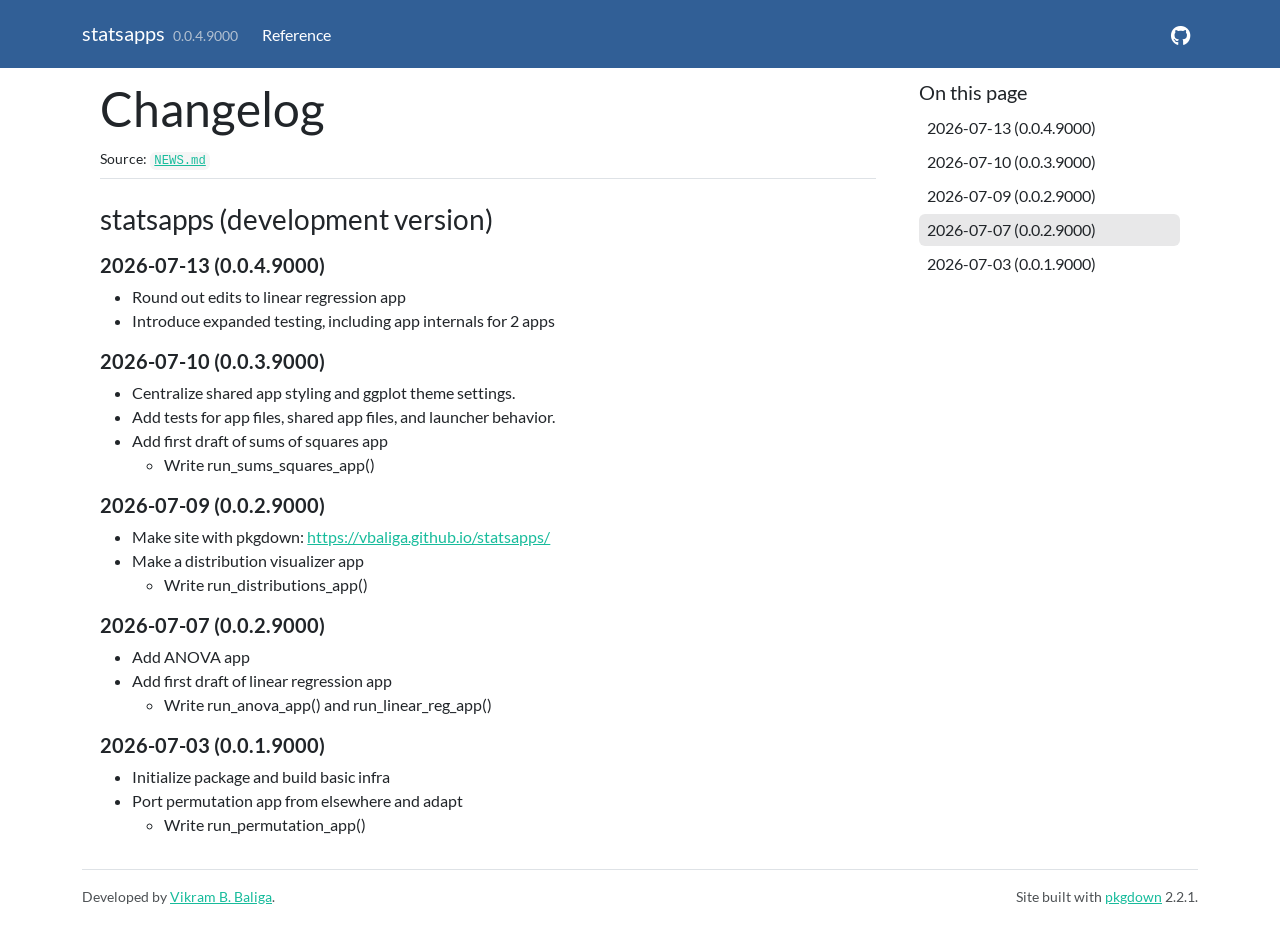
==== news/index.html @ a74e0ca7 "Deploying to gh-pages from @ vbaliga/statsapps@4dbe1c435cdb5086cd491ed7b23440c68dd142ba 🚀" ====
<!DOCTYPE html>
<!-- Generated by pkgdown: do not edit by hand --><html lang="en"><head><meta http-equiv="Content-Type" content="text/html; charset=UTF-8"><meta charset="utf-8"><meta http-equiv="X-UA-Compatible" content="IE=edge"><meta name="viewport" content="width=device-width, initial-scale=1, shrink-to-fit=no"><title>Changelog • statsapps</title><script src="../deps/jquery-3.6.0/jquery-3.6.0.min.js"></script><meta name="viewport" content="width=device-width, initial-scale=1, shrink-to-fit=no"><link href="../deps/bootstrap-5.3.8/bootstrap.min.css" rel="stylesheet"><script src="../deps/bootstrap-5.3.8/bootstrap.bundle.min.js"></script><link href="../deps/font-awesome-6.5.2/css/all.min.css" rel="stylesheet"><link href="../deps/font-awesome-6.5.2/css/v4-shims.min.css" rel="stylesheet"><script src="../deps/headroom-0.11.0/headroom.min.js"></script><script src="../deps/headroom-0.11.0/jQuery.headroom.min.js"></script><script src="../deps/bootstrap-toc-1.0.1/bootstrap-toc.min.js"></script><script src="../deps/clipboard.js-2.0.11/clipboard.min.js"></script><script src="../deps/search-1.0.0/autocomplete.jquery.min.js"></script><script src="../deps/search-1.0.0/fuse.min.js"></script><script src="../deps/search-1.0.0/mark.min.js"></script><!-- pkgdown --><script src="../pkgdown.js"></script><meta property="og:title" content="Changelog"></head><body>
    <a href="#main" class="visually-hidden-focusable">Skip to contents</a>


    <nav class="navbar navbar-expand-lg fixed-top bg-primary" data-bs-theme="dark" aria-label="Site navigation"><div class="container">

    <a class="navbar-brand me-2" href="../index.html">statsapps</a>

    <small class="nav-text text-muted me-auto" data-bs-toggle="tooltip" data-bs-placement="bottom" title="">0.0.4.9000</small>


    <button class="navbar-toggler" type="button" data-bs-toggle="collapse" data-bs-target="#navbar" aria-controls="navbar" aria-expanded="false" aria-label="Toggle navigation">
      <span class="navbar-toggler-icon"></span>
    </button>

    <div id="navbar" class="collapse navbar-collapse ms-3">
      <ul class="navbar-nav me-auto"><li class="nav-item"><a class="nav-link" href="../reference/index.html">Reference</a></li>
      </ul><ul class="navbar-nav"><li class="nav-item"><a class="external-link nav-link" href="https://github.com/vbaliga/statsapps/" aria-label="GitHub"><span class="fa fab fa-github fa-lg"></span></a></li>
      </ul></div>


  </div>
</nav><div class="container template-news">
<div class="row">
  <main id="main" class="col-md-9"><div class="page-header">

      <h1>Changelog</h1>
      <small>Source: <a href="https://github.com/vbaliga/statsapps/blob/master/NEWS.md" class="external-link"><code>NEWS.md</code></a></small>
    </div>

    <div class="section level2">
<h2 class="pkg-version" data-toc-text="development version" id="statsapps-development-version">statsapps (development version)<a class="anchor" aria-label="anchor" href="#statsapps-development-version"></a></h2>
<div class="section level3">
<h3 id="id_2026-development-version">2026-07-13 (0.0.4.9000)<a class="anchor" aria-label="anchor" href="#id_2026-development-version"></a></h3>
<ul><li>Round out edits to linear regression app</li>
<li>Introduce expanded testing, including app internals for 2 apps</li>
</ul></div>
<div class="section level3">
<h3 id="id_2026-development-version-1">2026-07-10 (0.0.3.9000)<a class="anchor" aria-label="anchor" href="#id_2026-development-version-1"></a></h3>
<ul><li>Centralize shared app styling and ggplot theme settings.</li>
<li>Add tests for app files, shared app files, and launcher behavior.</li>
<li>Add first draft of sums of squares app
<ul><li>Write run_sums_squares_app()</li>
</ul></li>
</ul></div>
<div class="section level3">
<h3 id="id_2026-development-version-2">2026-07-09 (0.0.2.9000)<a class="anchor" aria-label="anchor" href="#id_2026-development-version-2"></a></h3>
<ul><li>Make site with pkgdown: <a href="https://vbaliga.github.io/statsapps/" class="uri">https://vbaliga.github.io/statsapps/</a>
</li>
<li>Make a distribution visualizer app
<ul><li>Write run_distributions_app()</li>
</ul></li>
</ul></div>
<div class="section level3">
<h3 id="id_2026-development-version-3">2026-07-07 (0.0.2.9000)<a class="anchor" aria-label="anchor" href="#id_2026-development-version-3"></a></h3>
<ul><li>Add ANOVA app</li>
<li>Add first draft of linear regression app
<ul><li>Write run_anova_app() and run_linear_reg_app()</li>
</ul></li>
</ul></div>
<div class="section level3">
<h3 id="id_2026-development-version-4">2026-07-03 (0.0.1.9000)<a class="anchor" aria-label="anchor" href="#id_2026-development-version-4"></a></h3>
<ul><li>Initialize package and build basic infra</li>
<li>Port permutation app from elsewhere and adapt
<ul><li>Write run_permutation_app()</li>
</ul></li>
</ul></div>
</div>
  </main><aside class="col-md-3"><nav id="toc" aria-label="Table of contents"><h2>On this page</h2>
    </nav></aside></div>


    <footer><div class="pkgdown-footer-left">
  <p>Developed by <a href="https://vbaliga.github.io/" class="external-link">Vikram B. Baliga</a>.</p>
</div>

<div class="pkgdown-footer-right">
  <p>Site built with <a href="https://pkgdown.r-lib.org/" class="external-link">pkgdown</a> 2.2.1.</p>
</div>

    </footer></div>





  </body></html>
---- deps/font-awesome-6.5.2/css/v4-shims.min.css ----
/*!
 * Font Awesome Free 6.5.2 by @fontawesome - https://fontawesome.com
 * License - https://fontawesome.com/license/free (Icons: CC BY 4.0, Fonts: SIL OFL 1.1, Code: MIT License)
 * Copyright 2024 Fonticons, Inc.
 */
.fa.fa-glass:before{content:"\f000"}.fa.fa-envelope-o{font-family:"Font Awesome 6 Free";font-weight:400}.fa.fa-envelope-o:before{content:"\f0e0"}.fa.fa-star-o{font-family:"Font Awesome 6 Free";font-weight:400}.fa.fa-star-o:before{content:"\f005"}.fa.fa-close:before,.fa.fa-remove:before{content:"\f00d"}.fa.fa-gear:before{content:"\f013"}.fa.fa-trash-o{font-family:"Font Awesome 6 Free";font-weight:400}.fa.fa-trash-o:before{content:"\f2ed"}.fa.fa-home:before{content:"\f015"}.fa.fa-file-o{font-family:"Font Awesome 6 Free";font-weight:400}.fa.fa-file-o:before{content:"\f15b"}.fa.fa-clock-o{font-family:"Font Awesome 6 Free";font-weight:400}.fa.fa-clock-o:before{content:"\f017"}.fa.fa-arrow-circle-o-down{font-family:"Font Awesome 6 Free";font-weight:400}.fa.fa-arrow-circle-o-down:before{content:"\f358"}.fa.fa-arrow-circle-o-up{font-family:"Font Awesome 6 Free";font-weight:400}.fa.fa-arrow-circle-o-up:before{content:"\f35b"}.fa.fa-play-circle-o{font-family:"Font Awesome 6 Free";font-weight:400}.fa.fa-play-circle-o:before{content:"\f144"}.fa.fa-repeat:before,.fa.fa-rotate-right:before{content:"\f01e"}.fa.fa-refresh:before{content:"\f021"}.fa.fa-list-alt{font-family:"Font Awesome 6 Free";font-weight:400}.fa.fa-list-alt:before{content:"\f022"}.fa.fa-dedent:before{content:"\f03b"}.fa.fa-video-camera:before{content:"\f03d"}.fa.fa-picture-o{font-family:"Font Awesome 6 Free";font-weight:400}.fa.fa-picture-o:before{content:"\f03e"}.fa.fa-photo{font-family:"Font Awesome 6 Free";font-weight:400}.fa.fa-photo:before{content:"\f03e"}.fa.fa-image{font-family:"Font Awesome 6 Free";font-weight:400}.fa.fa-image:before{content:"\f03e"}.fa.fa-map-marker:before{content:"\f3c5"}.fa.fa-pencil-square-o{font-family:"Font Awesome 6 Free";font-weight:400}.fa.fa-pencil-square-o:before{content:"\f044"}.fa.fa-edit{font-family:"Font Awesome 6 Free";font-weight:400}.fa.fa-edit:before{content:"\f044"}.fa.fa-share-square-o:before{content:"\f14d"}.fa.fa-check-square-o{font-family:"Font Awesome 6 Free";font-weight:400}.fa.fa-check-square-o:before{content:"\f14a"}.fa.fa-arrows:before{content:"\f0b2"}.fa.fa-times-circle-o{font-family:"Font Awesome 6 Free";font-weight:400}.fa.fa-times-circle-o:before{content:"\f057"}.fa.fa-check-circle-o{font-family:"Font Awesome 6 Free";font-weight:400}.fa.fa-check-circle-o:before{content:"\f058"}.fa.fa-mail-forward:before{content:"\f064"}.fa.fa-expand:before{content:"\f424"}.fa.fa-compress:before{content:"\f422"}.fa.fa-eye,.fa.fa-eye-slash{font-family:"Font Awesome 6 Free";font-weight:400}.fa.fa-warning:before{content:"\f071"}.fa.fa-calendar:before{content:"\f073"}.fa.fa-arrows-v:before{content:"\f338"}.fa.fa-arrows-h:before{content:"\f337"}.fa.fa-bar-chart-o:before,.fa.fa-bar-chart:before{content:"\e0e3"}.fa.fa-twitter-square{font-family:"Font Awesome 6 Brands";font-weight:400}.fa.fa-twitter-square:before{content:"\f081"}.fa.fa-facebook-square{font-family:"Font Awesome 6 Brands";font-weight:400}.fa.fa-facebook-square:before{content:"\f082"}.fa.fa-gears:before{content:"\f085"}.fa.fa-thumbs-o-up{font-family:"Font Awesome 6 Free";font-weight:400}.fa.fa-thumbs-o-up:before{content:"\f164"}.fa.fa-thumbs-o-down{font-family:"Font Awesome 6 Free";font-weight:400}.fa.fa-thumbs-o-down:before{content:"\f165"}.fa.fa-heart-o{font-family:"Font Awesome 6 Free";font-weight:400}.fa.fa-heart-o:before{content:"\f004"}.fa.fa-sign-out:before{content:"\f2f5"}.fa.fa-linkedin-square{font-family:"Font Awesome 6 Brands";font-weight:400}.fa.fa-linkedin-square:before{content:"\f08c"}.fa.fa-thumb-tack:before{content:"\f08d"}.fa.fa-external-link:before{content:"\f35d"}.fa.fa-sign-in:before{content:"\f2f6"}.fa.fa-github-square{font-family:"Font Awesome 6 Brands";font-weight:400}.fa.fa-github-square:before{content:"\f092"}.fa.fa-lemon-o{font-family:"Font Awesome 6 Free";font-weight:400}.fa.fa-lemon-o:before{content:"\f094"}.fa.fa-square-o{font-family:"Font Awesome 6 Free";font-weight:400}.fa.fa-square-o:before{content:"\f0c8"}.fa.fa-bookmark-o{font-family:"Font Awesome 6 Free";font-weight:400}.fa.fa-bookmark-o:before{content:"\f02e"}.fa.fa-facebook,.fa.fa-twitter{font-family:"Font Awesome 6 Brands";font-weight:400}.fa.fa-facebook:before{content:"\f39e"}.fa.fa-facebook-f{font-family:"Font Awesome 6 Brands";font-weight:400}.fa.fa-facebook-f:before{content:"\f39e"}.fa.fa-github{font-family:"Font Awesome 6 Brands";font-weight:400}.fa.fa-credit-card{font-family:"Font Awesome 6 Free";font-weight:400}.fa.fa-feed:before{content:"\f09e"}.fa.fa-hdd-o{font-family:"Font Awesome 6 Free";font-weight:400}.fa.fa-hdd-o:before{content:"\f0a0"}.fa.fa-hand-o-right{font-family:"Font Awesome 6 Free";font-weight:400}.fa.fa-hand-o-right:before{content:"\f0a4"}.fa.fa-hand-o-left{font-family:"Font Awesome 6 Free";font-weight:400}.fa.fa-hand-o-left:before{content:"\f0a5"}.fa.fa-hand-o-up{font-family:"Font Awesome 6 Free";font-weight:400}.fa.fa-hand-o-up:before{content:"\f0a6"}.fa.fa-hand-o-down{font-family:"Font Awesome 6 Free";font-weight:400}.fa.fa-hand-o-down:before{content:"\f0a7"}.fa.fa-globe:before{content:"\f57d"}.fa.fa-tasks:before{content:"\f828"}.fa.fa-arrows-alt:before{content:"\f31e"}.fa.fa-group:before{content:"\f0c0"}.fa.fa-chain:before{content:"\f0c1"}.fa.fa-cut:before{content:"\f0c4"}.fa.fa-files-o{font-family:"Font Awesome 6 Free";font-weight:400}.fa.fa-files-o:before{content:"\f0c5"}.fa.fa-floppy-o{font-family:"Font Awesome 6 Free";font-weight:400}.fa.fa-floppy-o:before{content:"\f0c7"}.fa.fa-save{font-family:"Font Awesome 6 Free";font-weight:400}.fa.fa-save:before{content:"\f0c7"}.fa.fa-navicon:before,.fa.fa-reorder:before{content:"\f0c9"}.fa.fa-magic:before{content:"\e2ca"}.fa.fa-pinterest,.fa.fa-pinterest-square{font-family:"Font Awesome 6 Brands";font-weight:400}.fa.fa-pinterest-square:before{content:"\f0d3"}.fa.fa-google-plus-square{font-family:"Font Awesome 6 Brands";font-weight:400}.fa.fa-google-plus-square:before{content:"\f0d4"}.fa.fa-google-plus{font-family:"Font Awesome 6 Brands";font-weight:400}.fa.fa-google-plus:before{content:"\f0d5"}.fa.fa-money:before{content:"\f3d1"}.fa.fa-unsorted:before{content:"\f0dc"}.fa.fa-sort-desc:before{content:"\f0dd"}.fa.fa-sort-asc:before{content:"\f0de"}.fa.fa-linkedin{font-family:"Font Awesome 6 Brands";font-weight:400}.fa.fa-linkedin:before{content:"\f0e1"}.fa.fa-rotate-left:before{content:"\f0e2"}.fa.fa-legal:before{content:"\f0e3"}.fa.fa-dashboard:before,.fa.fa-tachometer:before{content:"\f625"}.fa.fa-comment-o{font-family:"Font Awesome 6 Free";font-weight:400}.fa.fa-comment-o:before{content:"\f075"}.fa.fa-comments-o{font-family:"Font Awesome 6 Free";font-weight:400}.fa.fa-comments-o:before{content:"\f086"}.fa.fa-flash:before{content:"\f0e7"}.fa.fa-clipboard:before{content:"\f0ea"}.fa.fa-lightbulb-o{font-family:"Font Awesome 6 Free";font-weight:400}.fa.fa-lightbulb-o:before{content:"\f0eb"}.fa.fa-exchange:before{content:"\f362"}.fa.fa-cloud-download:before{content:"\f0ed"}.fa.fa-cloud-upload:before{content:"\f0ee"}.fa.fa-bell-o{font-family:"Font Awesome 6 Free";font-weight:400}.fa.fa-bell-o:before{content:"\f0f3"}.fa.fa-cutlery:before{content:"\f2e7"}.fa.fa-file-text-o{font-family:"Font Awesome 6 Free";font-weight:400}.fa.fa-file-text-o:before{content:"\f15c"}.fa.fa-building-o{font-family:"Font Awesome 6 Free";font-weight:400}.fa.fa-building-o:before{content:"\f1ad"}.fa.fa-hospital-o{font-family:"Font Awesome 6 Free";font-weight:400}.fa.fa-hospital-o:before{content:"\f0f8"}.fa.fa-tablet:before{content:"\f3fa"}.fa.fa-mobile-phone:before,.fa.fa-mobile:before{content:"\f3cd"}.fa.fa-circle-o{font-family:"Font Awesome 6 Free";font-weight:400}.fa.fa-circle-o:before{content:"\f111"}.fa.fa-mail-reply:before{content:"\f3e5"}.fa.fa-github-alt{font-family:"Font Awesome 6 Brands";font-weight:400}.fa.fa-folder-o{font-family:"Font Awesome 6 Free";font-weight:400}.fa.fa-folder-o:before{content:"\f07b"}.fa.fa-folder-open-o{font-family:"Font Awesome 6 Free";font-weight:400}.fa.fa-folder-open-o:before{content:"\f07c"}.fa.fa-smile-o{font-family:"Font Awesome 6 Free";font-weight:400}.fa.fa-smile-o:before{content:"\f118"}.fa.fa-frown-o{font-family:"Font Awesome 6 Free";font-weight:400}.fa.fa-frown-o:before{content:"\f119"}.fa.fa-meh-o{font-family:"Font Awesome 6 Free";font-weight:400}.fa.fa-meh-o:before{content:"\f11a"}.fa.fa-keyboard-o{font-family:"Font Awesome 6 Free";font-weight:400}.fa.fa-keyboard-o:before{content:"\f11c"}.fa.fa-flag-o{font-family:"Font Awesome 6 Free";font-weight:400}.fa.fa-flag-o:before{content:"\f024"}.fa.fa-mail-reply-all:before{content:"\f122"}.fa.fa-star-half-o{font-family:"Font Awesome 6 Free";font-weight:400}.fa.fa-star-half-o:before{content:"\f5c0"}.fa.fa-star-half-empty{font-family:"Font Awesome 6 Free";font-weight:400}.fa.fa-star-half-empty:before{content:"\f5c0"}.fa.fa-star-half-full{font-family:"Font Awesome 6 Free";font-weight:400}.fa.fa-star-half-full:before{content:"\f5c0"}.fa.fa-code-fork:before{content:"\f126"}.fa.fa-chain-broken:before,.fa.fa-unlink:before{content:"\f127"}.fa.fa-calendar-o{font-family:"Font Awesome 6 Free";font-weight:400}.fa.fa-calendar-o:before{content:"\f133"}.fa.fa-css3,.fa.fa-html5,.fa.fa-maxcdn{font-family:"Font Awesome 6 Brands";font-weight:400}.fa.fa-unlock-alt:before{content:"\f09c"}.fa.fa-minus-square-o{font-family:"Font Awesome 6 Free";font-weight:400}.fa.fa-minus-square-o:before{content:"\f146"}.fa.fa-level-up:before{content:"\f3bf"}.fa.fa-level-down:before{content:"\f3be"}.fa.fa-pencil-square:before{content:"\f14b"}.fa.fa-external-link-square:before{content:"\f360"}.fa.fa-compass{font-family:"Font Awesome 6 Free";font-weight:400}.fa.fa-caret-square-o-down{font-family:"Font Awesome 6 Free";font-weight:400}.fa.fa-caret-square-o-down:before{content:"\f150"}.fa.fa-toggle-down{font-family:"Font Awesome 6 Free";font-weight:400}.fa.fa-toggle-down:before{content:"\f150"}.fa.fa-caret-square-o-up{font-family:"Font Awesome 6 Free";font-weight:400}.fa.fa-caret-square-o-up:before{content:"\f151"}.fa.fa-toggle-up{font-family:"Font Awesome 6 Free";font-weight:400}.fa.fa-toggle-up:before{content:"\f151"}.fa.fa-caret-square-o-right{font-family:"Font Awesome 6 Free";font-weight:400}.fa.fa-caret-square-o-right:before{content:"\f152"}.fa.fa-toggle-right{font-family:"Font Awesome 6 Free";font-weight:400}.fa.fa-toggle-right:before{content:"\f152"}.fa.fa-eur:before,.fa.fa-euro:before{content:"\f153"}.fa.fa-gbp:before{content:"\f154"}.fa.fa-dollar:before,.fa.fa-usd:before{content:"\24"}.fa.fa-inr:before,.fa.fa-rupee:before{content:"\e1bc"}.fa.fa-cny:before,.fa.fa-jpy:before,.fa.fa-rmb:before,.fa.fa-yen:before{content:"\f157"}.fa.fa-rouble:before,.fa.fa-rub:before,.fa.fa-ruble:before{content:"\f158"}.fa.fa-krw:before,.fa.fa-won:before{content:"\f159"}.fa.fa-bitcoin,.fa.fa-btc{font-family:"Font Awesome 6 Brands";font-weight:400}.fa.fa-bitcoin:before{content:"\f15a"}.fa.fa-file-text:before{content:"\f15c"}.fa.fa-sort-alpha-asc:before{content:"\f15d"}.fa.fa-sort-alpha-desc:before{content:"\f881"}.fa.fa-sort-amount-asc:before{content:"\f884"}.fa.fa-sort-amount-desc:before{content:"\f160"}.fa.fa-sort-numeric-asc:before{content:"\f162"}.fa.fa-sort-numeric-desc:before{content:"\f886"}.fa.fa-youtube-square{font-family:"Font Awesome 6 Brands";font-weight:400}.fa.fa-youtube-square:before{content:"\f431"}.fa.fa-xing,.fa.fa-xing-square,.fa.fa-youtube{font-family:"Font Awesome 6 Brands";font-weight:400}.fa.fa-xing-square:before{content:"\f169"}.fa.fa-youtube-play{font-family:"Font Awesome 6 Brands";font-weight:400}.fa.fa-youtube-play:before{content:"\f167"}.fa.fa-adn,.fa.fa-bitbucket,.fa.fa-bitbucket-square,.fa.fa-dropbox,.fa.fa-flickr,.fa.fa-instagram,.fa.fa-stack-overflow{font-family:"Font Awesome 6 Brands";font-weight:400}.fa.fa-bitbucket-square:before{content:"\f171"}.fa.fa-tumblr,.fa.fa-tumblr-square{font-family:"Font Awesome 6 Brands";font-weight:400}.fa.fa-tumblr-square:before{content:"\f174"}.fa.fa-long-arrow-down:before{content:"\f309"}.fa.fa-long-arrow-up:before{content:"\f30c"}.fa.fa-long-arrow-left:before{content:"\f30a"}.fa.fa-long-arrow-right:before{content:"\f30b"}.fa.fa-android,.fa.fa-apple,.fa.fa-dribbble,.fa.fa-foursquare,.fa.fa-gittip,.fa.fa-gratipay,.fa.fa-linux,.fa.fa-skype,.fa.fa-trello,.fa.fa-windows{font-family:"Font Awesome 6 Brands";font-weight:400}.fa.fa-gittip:before{content:"\f184"}.fa.fa-sun-o{font-family:"Font Awesome 6 Free";font-weight:400}.fa.fa-sun-o:before{content:"\f185"}.fa.fa-moon-o{font-family:"Font Awesome 6 Free";font-weight:400}.fa.fa-moon-o:before{content:"\f186"}.fa.fa-pagelines,.fa.fa-renren,.fa.fa-stack-exchange,.fa.fa-vk,.fa.fa-weibo{font-family:"Font Awesome 6 Brands";font-weight:400}.fa.fa-arrow-circle-o-right{font-family:"Font Awesome 6 Free";font-weight:400}.fa.fa-arrow-circle-o-right:before{content:"\f35a"}.fa.fa-arrow-circle-o-left{font-family:"Font Awesome 6 Free";font-weight:400}.fa.fa-arrow-circle-o-left:before{content:"\f359"}.fa.fa-caret-square-o-left{font-family:"Font Awesome 6 Free";font-weight:400}.fa.fa-caret-square-o-left:before{content:"\f191"}.fa.fa-toggle-left{font-family:"Font Awesome 6 Free";font-weight:400}.fa.fa-toggle-left:before{content:"\f191"}.fa.fa-dot-circle-o{font-family:"Font Awesome 6 Free";font-weight:400}.fa.fa-dot-circle-o:before{content:"\f192"}.fa.fa-vimeo-square{font-family:"Font Awesome 6 Brands";font-weight:400}.fa.fa-vimeo-square:before{content:"\f194"}.fa.fa-try:before,.fa.fa-turkish-lira:before{content:"\e2bb"}.fa.fa-plus-square-o{font-family:"Font Awesome 6 Free";font-weight:400}.fa.fa-plus-square-o:before{content:"\f0fe"}.fa.fa-openid,.fa.fa-slack,.fa.fa-wordpress{font-family:"Font Awesome 6 Brands";font-weight:400}.fa.fa-bank:before,.fa.fa-institution:before{content:"\f19c"}.fa.fa-mortar-board:before{content:"\f19d"}.fa.fa-google,.fa.fa-reddit,.fa.fa-reddit-square,.fa.fa-yahoo{font-family:"Font Awesome 6 Brands";font-weight:400}.fa.fa-reddit-square:before{content:"\f1a2"}.fa.fa-behance,.fa.fa-behance-square,.fa.fa-delicious,.fa.fa-digg,.fa.fa-drupal,.fa.fa-joomla,.fa.fa-pied-piper-alt,.fa.fa-pied-piper-pp,.fa.fa-stumbleupon,.fa.fa-stumbleupon-circle{font-family:"Font Awesome 6 Brands";font-weight:400}.fa.fa-behance-square:before{content:"\f1b5"}.fa.fa-steam,.fa.fa-steam-square{font-family:"Font Awesome 6 Brands";font-weight:400}.fa.fa-steam-square:before{content:"\f1b7"}.fa.fa-automobile:before{content:"\f1b9"}.fa.fa-cab:before{content:"\f1ba"}.fa.fa-deviantart,.fa.fa-soundcloud,.fa.fa-spotify{font-family:"Font Awesome 6 Brands";font-weight:400}.fa.fa-file-pdf-o{font-family:"Font Awesome 6 Free";font-weight:400}.fa.fa-file-pdf-o:before{content:"\f1c1"}.fa.fa-file-word-o{font-family:"Font Awesome 6 Free";font-weight:400}.fa.fa-file-word-o:before{content:"\f1c2"}.fa.fa-file-excel-o{font-family:"Font Awesome 6 Free";font-weight:400}.fa.fa-file-excel-o:before{content:"\f1c3"}.fa.fa-file-powerpoint-o{font-family:"Font Awesome 6 Free";font-weight:400}.fa.fa-file-powerpoint-o:before{content:"\f1c4"}.fa.fa-file-image-o{font-family:"Font Awesome 6 Free";font-weight:400}.fa.fa-file-image-o:before{content:"\f1c5"}.fa.fa-file-photo-o{font-family:"Font Awesome 6 Free";font-weight:400}.fa.fa-file-photo-o:before{content:"\f1c5"}.fa.fa-file-picture-o{font-family:"Font Awesome 6 Free";font-weight:400}.fa.fa-file-picture-o:before{content:"\f1c5"}.fa.fa-file-archive-o{font-family:"Font Awesome 6 Free";font-weight:400}.fa.fa-file-archive-o:before{content:"\f1c6"}.fa.fa-file-zip-o{font-family:"Font Awesome 6 Free";font-weight:400}.fa.fa-file-zip-o:before{content:"\f1c6"}.fa.fa-file-audio-o{font-family:"Font Awesome 6 Free";font-weight:400}.fa.fa-file-audio-o:before{content:"\f1c7"}.fa.fa-file-sound-o{font-family:"Font Awesome 6 Free";font-weight:400}.fa.fa-file-sound-o:before{content:"\f1c7"}.fa.fa-file-video-o{font-family:"Font Awesome 6 Free";font-weight:400}.fa.fa-file-video-o:before{content:"\f1c8"}.fa.fa-file-movie-o{font-family:"Font Awesome 6 Free";font-weight:400}.fa.fa-file-movie-o:before{content:"\f1c8"}.fa.fa-file-code-o{font-family:"Font Awesome 6 Free";font-weight:400}.fa.fa-file-code-o:before{content:"\f1c9"}.fa.fa-codepen,.fa.fa-jsfiddle,.fa.fa-vine{font-family:"Font Awesome 6 Brands";font-weight:400}.fa.fa-life-bouy:before,.fa.fa-life-buoy:before,.fa.fa-life-saver:before,.fa.fa-support:before{content:"\f1cd"}.fa.fa-circle-o-notch:before{content:"\f1ce"}.fa.fa-ra,.fa.fa-rebel{font-family:"Font Awesome 6 Brands";font-weight:400}.fa.fa-ra:before{content:"\f1d0"}.fa.fa-resistance{font-family:"Font Awesome 6 Brands";font-weight:400}.fa.fa-resistance:before{content:"\f1d0"}.fa.fa-empire,.fa.fa-ge{font-family:"Font Awesome 6 Brands";font-weight:400}.fa.fa-ge:before{content:"\f1d1"}.fa.fa-git-square{font-family:"Font Awesome 6 Brands";font-weight:400}.fa.fa-git-square:before{content:"\f1d2"}.fa.fa-git,.fa.fa-hacker-news,.fa.fa-y-combinator-square{font-family:"Font Awesome 6 Brands";font-weight:400}.fa.fa-y-combinator-square:before{content:"\f1d4"}.fa.fa-yc-square{font-family:"Font Awesome 6 Brands";font-weight:400}.fa.fa-yc-square:before{content:"\f1d4"}.fa.fa-qq,.fa.fa-tencent-weibo,.fa.fa-wechat,.fa.fa-weixin{font-family:"Font Awesome 6 Brands";font-weight:400}.fa.fa-wechat:before{content:"\f1d7"}.fa.fa-send:before{content:"\f1d8"}.fa.fa-paper-plane-o{font-family:"Font Awesome 6 Free";font-weight:400}.fa.fa-paper-plane-o:before{content:"\f1d8"}.fa.fa-send-o{font-family:"Font Awesome 6 Free";font-weight:400}.fa.fa-send-o:before{content:"\f1d8"}.fa.fa-circle-thin{font-family:"Font Awesome 6 Free";font-weight:400}.fa.fa-circle-thin:before{content:"\f111"}.fa.fa-header:before{content:"\f1dc"}.fa.fa-futbol-o{font-family:"Font Awesome 6 Free";font-weight:400}.fa.fa-futbol-o:before{content:"\f1e3"}.fa.fa-soccer-ball-o{font-family:"Font Awesome 6 Free";font-weight:400}.fa.fa-soccer-ball-o:before{content:"\f1e3"}.fa.fa-slideshare,.fa.fa-twitch,.fa.fa-yelp{font-family:"Font Awesome 6 Brands";font-weight:400}.fa.fa-newspaper-o{font-family:"Font Awesome 6 Free";font-weight:400}.fa.fa-newspaper-o:before{content:"\f1ea"}.fa.fa-cc-amex,.fa.fa-cc-discover,.fa.fa-cc-mastercard,.fa.fa-cc-paypal,.fa.fa-cc-stripe,.fa.fa-cc-visa,.fa.fa-google-wallet,.fa.fa-paypal{font-family:"Font Awesome 6 Brands";font-weight:400}.fa.fa-bell-slash-o{font-family:"Font Awesome 6 Free";font-weight:400}.fa.fa-bell-slash-o:before{content:"\f1f6"}.fa.fa-trash:before{content:"\f2ed"}.fa.fa-copyright{font-family:"Font Awesome 6 Free";font-weight:400}.fa.fa-eyedropper:before{content:"\f1fb"}.fa.fa-area-chart:before{content:"\f1fe"}.fa.fa-pie-chart:before{content:"\f200"}.fa.fa-line-chart:before{content:"\f201"}.fa.fa-lastfm,.fa.fa-lastfm-square{font-family:"Font Awesome 6 Brands";font-weight:400}.fa.fa-lastfm-square:before{content:"\f203"}.fa.fa-angellist,.fa.fa-ioxhost{font-family:"Font Awesome 6 Brands";font-weight:400}.fa.fa-cc{font-family:"Font Awesome 6 Free";font-weight:400}.fa.fa-cc:before{content:"\f20a"}.fa.fa-ils:before,.fa.fa-shekel:before,.fa.fa-sheqel:before{content:"\f20b"}.fa.fa-buysellads,.fa.fa-connectdevelop,.fa.fa-dashcube,.fa.fa-forumbee,.fa.fa-leanpub,.fa.fa-sellsy,.fa.fa-shirtsinbulk,.fa.fa-simplybuilt,.fa.fa-skyatlas{font-family:"Font Awesome 6 Brands";font-weight:400}.fa.fa-diamond{font-family:"Font Awesome 6 Free";font-weight:400}.fa.fa-diamond:before{content:"\f3a5"}.fa.fa-intersex:before,.fa.fa-transgender:before{content:"\f224"}.fa.fa-transgender-alt:before{content:"\f225"}.fa.fa-facebook-official{font-family:"Font Awesome 6 Brands";font-weight:400}.fa.fa-facebook-official:before{content:"\f09a"}.fa.fa-pinterest-p,.fa.fa-whatsapp{font-family:"Font Awesome 6 Brands";font-weight:400}.fa.fa-hotel:before{content:"\f236"}.fa.fa-medium,.fa.fa-viacoin,.fa.fa-y-combinator,.fa.fa-yc{font-family:"Font Awesome 6 Brands";font-weight:400}.fa.fa-yc:before{content:"\f23b"}.fa.fa-expeditedssl,.fa.fa-opencart,.fa.fa-optin-monster{font-family:"Font Awesome 6 Brands";font-weight:400}.fa.fa-battery-4:before,.fa.fa-battery:before{content:"\f240"}.fa.fa-battery-3:before{content:"\f241"}.fa.fa-battery-2:before{content:"\f242"}.fa.fa-battery-1:before{content:"\f243"}.fa.fa-battery-0:before{content:"\f244"}.fa.fa-object-group,.fa.fa-object-ungroup,.fa.fa-sticky-note-o{font-family:"Font Awesome 6 Free";font-weight:400}.fa.fa-sticky-note-o:before{content:"\f249"}.fa.fa-cc-diners-club,.fa.fa-cc-jcb{font-family:"Font Awesome 6 Brands";font-weight:400}.fa.fa-clone{font-family:"Font Awesome 6 Free";font-weight:400}.fa.fa-hourglass-o:before{content:"\f254"}.fa.fa-hourglass-1:before{content:"\f251"}.fa.fa-hourglass-2:before{content:"\f252"}.fa.fa-hourglass-3:before{content:"\f253"}.fa.fa-hand-rock-o{font-family:"Font Awesome 6 Free";font-weight:400}.fa.fa-hand-rock-o:before{content:"\f255"}.fa.fa-hand-grab-o{font-family:"Font Awesome 6 Free";font-weight:400}.fa.fa-hand-grab-o:before{content:"\f255"}.fa.fa-hand-paper-o{font-family:"Font Awesome 6 Free";font-weight:400}.fa.fa-hand-paper-o:before{content:"\f256"}.fa.fa-hand-stop-o{font-family:"Font Awesome 6 Free";font-weight:400}.fa.fa-hand-stop-o:before{content:"\f256"}.fa.fa-hand-scissors-o{font-family:"Font Awesome 6 Free";font-weight:400}.fa.fa-hand-scissors-o:before{content:"\f257"}.fa.fa-hand-lizard-o{font-family:"Font Awesome 6 Free";font-weight:400}.fa.fa-hand-lizard-o:before{content:"\f258"}.fa.fa-hand-spock-o{font-family:"Font Awesome 6 Free";font-weight:400}.fa.fa-hand-spock-o:before{content:"\f259"}.fa.fa-hand-pointer-o{font-family:"Font Awesome 6 Free";font-weight:400}.fa.fa-hand-pointer-o:before{content:"\f25a"}.fa.fa-hand-peace-o{font-family:"Font Awesome 6 Free";font-weight:400}.fa.fa-hand-peace-o:before{content:"\f25b"}.fa.fa-registered{font-family:"Font Awesome 6 Free";font-weight:400}.fa.fa-creative-commons,.fa.fa-gg,.fa.fa-gg-circle,.fa.fa-odnoklassniki,.fa.fa-odnoklassniki-square{font-family:"Font Awesome 6 Brands";font-weight:400}.fa.fa-odnoklassniki-square:before{content:"\f264"}.fa.fa-chrome,.fa.fa-firefox,.fa.fa-get-pocket,.fa.fa-internet-explorer,.fa.fa-opera,.fa.fa-safari,.fa.fa-wikipedia-w{font-family:"Font Awesome 6 Brands";font-weight:400}.fa.fa-television:before{content:"\f26c"}.fa.fa-500px,.fa.fa-amazon,.fa.fa-contao{font-family:"Font Awesome 6 Brands";font-weight:400}.fa.fa-calendar-plus-o{font-family:"Font Awesome 6 Free";font-weight:400}.fa.fa-calendar-plus-o:before{content:"\f271"}.fa.fa-calendar-minus-o{font-family:"Font Awesome 6 Free";font-weight:400}.fa.fa-calendar-minus-o:before{content:"\f272"}.fa.fa-calendar-times-o{font-family:"Font Awesome 6 Free";font-weight:400}.fa.fa-calendar-times-o:before{content:"\f273"}.fa.fa-calendar-check-o{font-family:"Font Awesome 6 Free";font-weight:400}.fa.fa-calendar-check-o:before{content:"\f274"}.fa.fa-map-o{font-family:"Font Awesome 6 Free";font-weight:400}.fa.fa-map-o:before{content:"\f279"}.fa.fa-commenting:before{content:"\f4ad"}.fa.fa-commenting-o{font-family:"Font Awesome 6 Free";font-weight:400}.fa.fa-commenting-o:before{content:"\f4ad"}.fa.fa-houzz,.fa.fa-vimeo{font-family:"Font Awesome 6 Brands";font-weight:400}.fa.fa-vimeo:before{content:"\f27d"}.fa.fa-black-tie,.fa.fa-edge,.fa.fa-fonticons,.fa.fa-reddit-alien{font-family:"Font Awesome 6 Brands";font-weight:400}.fa.fa-credit-card-alt:before{content:"\f09d"}.fa.fa-codiepie,.fa.fa-fort-awesome,.fa.fa-mixcloud,.fa.fa-modx,.fa.fa-product-hunt,.fa.fa-scribd,.fa.fa-usb{font-family:"Font Awesome 6 Brands";font-weight:400}.fa.fa-pause-circle-o{font-family:"Font Awesome 6 Free";font-weight:400}.fa.fa-pause-circle-o:before{content:"\f28b"}.fa.fa-stop-circle-o{font-family:"Font Awesome 6 Free";font-weight:400}.fa.fa-stop-circle-o:before{content:"\f28d"}.fa.fa-bluetooth,.fa.fa-bluetooth-b,.fa.fa-envira,.fa.fa-gitlab,.fa.fa-wheelchair-alt,.fa.fa-wpbeginner,.fa.fa-wpforms{font-family:"Font Awesome 6 Brands";font-weight:400}.fa.fa-wheelchair-alt:before{content:"\f368"}.fa.fa-question-circle-o{font-family:"Font Awesome 6 Free";font-weight:400}.fa.fa-question-circle-o:before{content:"\f059"}.fa.fa-volume-control-phone:before{content:"\f2a0"}.fa.fa-asl-interpreting:before{content:"\f2a3"}.fa.fa-deafness:before,.fa.fa-hard-of-hearing:before{content:"\f2a4"}.fa.fa-glide,.fa.fa-glide-g{font-family:"Font Awesome 6 Brands";font-weight:400}.fa.fa-signing:before{content:"\f2a7"}.fa.fa-viadeo,.fa.fa-viadeo-square{font-family:"Font Awesome 6 Brands";font-weight:400}.fa.fa-viadeo-square:before{content:"\f2aa"}.fa.fa-snapchat,.fa.fa-snapchat-ghost{font-family:"Font Awesome 6 Brands";font-weight:400}.fa.fa-snapchat-ghost:before{content:"\f2ab"}.fa.fa-snapchat-square{font-family:"Font Awesome 6 Brands";font-weight:400}.fa.fa-snapchat-square:before{content:"\f2ad"}.fa.fa-first-order,.fa.fa-google-plus-official,.fa.fa-pied-piper,.fa.fa-themeisle,.fa.fa-yoast{font-family:"Font Awesome 6 Brands";font-weight:400}.fa.fa-google-plus-official:before{content:"\f2b3"}.fa.fa-google-plus-circle{font-family:"Font Awesome 6 Brands";font-weight:400}.fa.fa-google-plus-circle:before{content:"\f2b3"}.fa.fa-fa,.fa.fa-font-awesome{font-family:"Font Awesome 6 Brands";font-weight:400}.fa.fa-fa:before{content:"\f2b4"}.fa.fa-handshake-o{font-family:"Font Awesome 6 Free";font-weight:400}.fa.fa-handshake-o:before{content:"\f2b5"}.fa.fa-envelope-open-o{font-family:"Font Awesome 6 Free";font-weight:400}.fa.fa-envelope-open-o:before{content:"\f2b6"}.fa.fa-linode{font-family:"Font Awesome 6 Brands";font-weight:400}.fa.fa-address-book-o{font-family:"Font Awesome 6 Free";font-weight:400}.fa.fa-address-book-o:before{content:"\f2b9"}.fa.fa-vcard:before{content:"\f2bb"}.fa.fa-address-card-o{font-family:"Font Awesome 6 Free";font-weight:400}.fa.fa-address-card-o:before{content:"\f2bb"}.fa.fa-vcard-o{font-family:"Font Awesome 6 Free";font-weight:400}.fa.fa-vcard-o:before{content:"\f2bb"}.fa.fa-user-circle-o{font-family:"Font Awesome 6 Free";font-weight:400}.fa.fa-user-circle-o:before{content:"\f2bd"}.fa.fa-user-o{font-family:"Font Awesome 6 Free";font-weight:400}.fa.fa-user-o:before{content:"\f007"}.fa.fa-id-badge{font-family:"Font Awesome 6 Free";font-weight:400}.fa.fa-drivers-license:before{content:"\f2c2"}.fa.fa-id-card-o{font-family:"Font Awesome 6 Free";font-weight:400}.fa.fa-id-card-o:before{content:"\f2c2"}.fa.fa-drivers-license-o{font-family:"Font Awesome 6 Free";font-weight:400}.fa.fa-drivers-license-o:before{content:"\f2c2"}.fa.fa-free-code-camp,.fa.fa-quora,.fa.fa-telegram{font-family:"Font Awesome 6 Brands";font-weight:400}.fa.fa-thermometer-4:before,.fa.fa-thermometer:before{content:"\f2c7"}.fa.fa-thermometer-3:before{content:"\f2c8"}.fa.fa-thermometer-2:before{content:"\f2c9"}.fa.fa-thermometer-1:before{content:"\f2ca"}.fa.fa-thermometer-0:before{content:"\f2cb"}.fa.fa-bathtub:before,.fa.fa-s15:before{content:"\f2cd"}.fa.fa-window-maximize,.fa.fa-window-restore{font-family:"Font Awesome 6 Free";font-weight:400}.fa.fa-times-rectangle:before{content:"\f410"}.fa.fa-window-close-o{font-family:"Font Awesome 6 Free";font-weight:400}.fa.fa-window-close-o:before{content:"\f410"}.fa.fa-times-rectangle-o{font-family:"Font Awesome 6 Free";font-weight:400}.fa.fa-times-rectangle-o:before{content:"\f410"}.fa.fa-bandcamp,.fa.fa-eercast,.fa.fa-etsy,.fa.fa-grav,.fa.fa-imdb,.fa.fa-ravelry{font-family:"Font Awesome 6 Brands";font-weight:400}.fa.fa-eercast:before{content:"\f2da"}.fa.fa-snowflake-o{font-family:"Font Awesome 6 Free";font-weight:400}.fa.fa-snowflake-o:before{content:"\f2dc"}.fa.fa-meetup,.fa.fa-superpowers,.fa.fa-wpexplorer{font-family:"Font Awesome 6 Brands";font-weight:400}
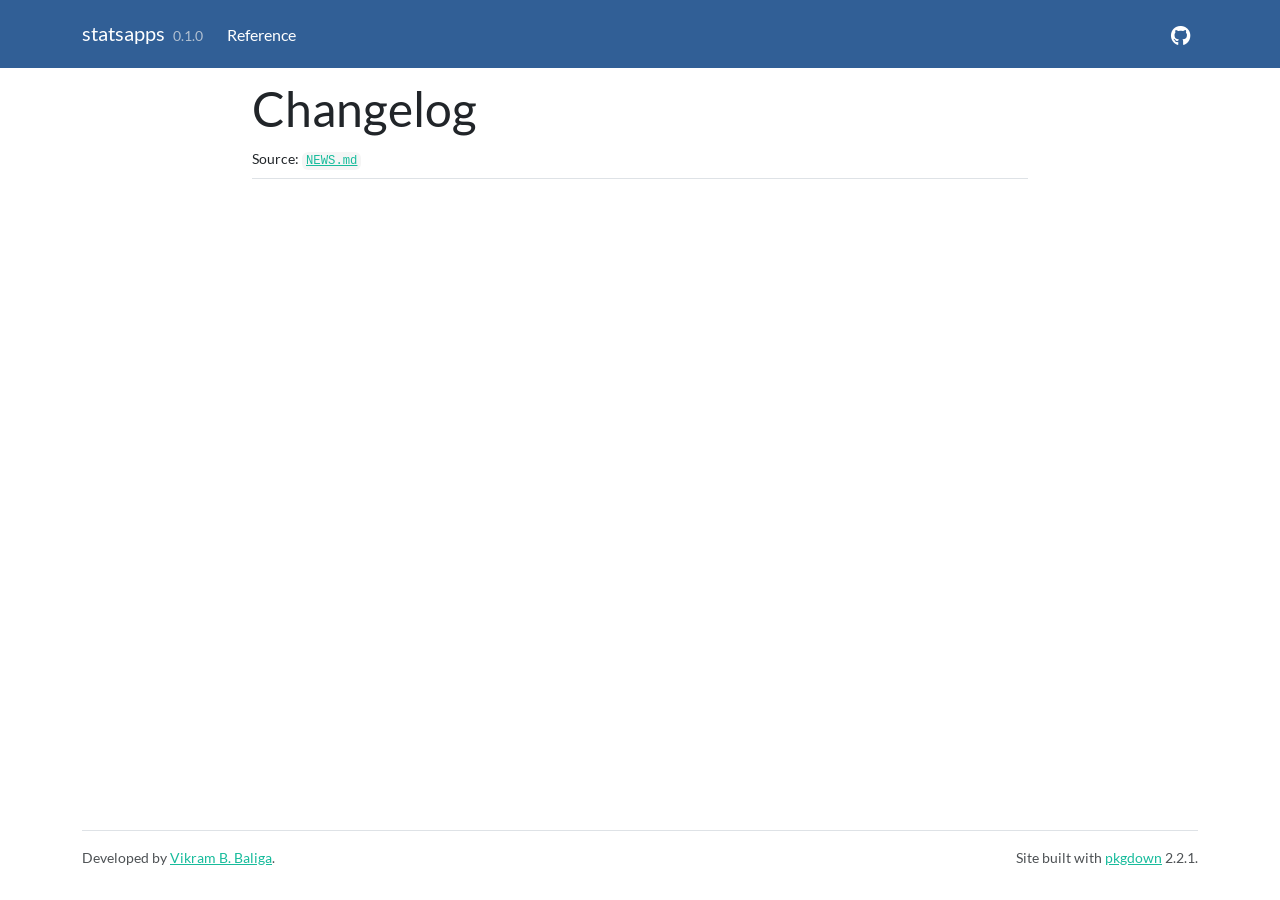
==== commit 453ee02f: "Deploying to gh-pages from @ vbaliga/statsapps@5c6cb6e0858ed971682c78a36808285f5bad5114 🚀" ====
--- a/news/index.html
+++ b/news/index.html
@@ -7,7 +7,7 @@
 
     <a class="navbar-brand me-2" href="../index.html">statsapps</a>
 
-    <small class="nav-text text-muted me-auto" data-bs-toggle="tooltip" data-bs-placement="bottom" title="">0.0.4.9000</small>
+    <small class="nav-text text-muted me-auto" data-bs-toggle="tooltip" data-bs-placement="bottom" title="">0.1.0</small>
 
 
     <button class="navbar-toggler" type="button" data-bs-toggle="collapse" data-bs-target="#navbar" aria-controls="navbar" aria-expanded="false" aria-label="Toggle navigation">
@@ -29,46 +29,7 @@
       <small>Source: <a href="https://github.com/vbaliga/statsapps/blob/master/NEWS.md" class="external-link"><code>NEWS.md</code></a></small>
     </div>
 
-    <div class="section level2">
-<h2 class="pkg-version" data-toc-text="development version" id="statsapps-development-version">statsapps (development version)<a class="anchor" aria-label="anchor" href="#statsapps-development-version"></a></h2>
-<div class="section level3">
-<h3 id="id_2026-development-version">2026-07-13 (0.0.4.9000)<a class="anchor" aria-label="anchor" href="#id_2026-development-version"></a></h3>
-<ul><li>Round out edits to linear regression app</li>
-<li>Introduce expanded testing, including app internals for 2 apps</li>
-</ul></div>
-<div class="section level3">
-<h3 id="id_2026-development-version-1">2026-07-10 (0.0.3.9000)<a class="anchor" aria-label="anchor" href="#id_2026-development-version-1"></a></h3>
-<ul><li>Centralize shared app styling and ggplot theme settings.</li>
-<li>Add tests for app files, shared app files, and launcher behavior.</li>
-<li>Add first draft of sums of squares app
-<ul><li>Write run_sums_squares_app()</li>
-</ul></li>
-</ul></div>
-<div class="section level3">
-<h3 id="id_2026-development-version-2">2026-07-09 (0.0.2.9000)<a class="anchor" aria-label="anchor" href="#id_2026-development-version-2"></a></h3>
-<ul><li>Make site with pkgdown: <a href="https://vbaliga.github.io/statsapps/" class="uri">https://vbaliga.github.io/statsapps/</a>
-</li>
-<li>Make a distribution visualizer app
-<ul><li>Write run_distributions_app()</li>
-</ul></li>
-</ul></div>
-<div class="section level3">
-<h3 id="id_2026-development-version-3">2026-07-07 (0.0.2.9000)<a class="anchor" aria-label="anchor" href="#id_2026-development-version-3"></a></h3>
-<ul><li>Add ANOVA app</li>
-<li>Add first draft of linear regression app
-<ul><li>Write run_anova_app() and run_linear_reg_app()</li>
-</ul></li>
-</ul></div>
-<div class="section level3">
-<h3 id="id_2026-development-version-4">2026-07-03 (0.0.1.9000)<a class="anchor" aria-label="anchor" href="#id_2026-development-version-4"></a></h3>
-<ul><li>Initialize package and build basic infra</li>
-<li>Port permutation app from elsewhere and adapt
-<ul><li>Write run_permutation_app()</li>
-</ul></li>
-</ul></div>
-</div>
-  </main><aside class="col-md-3"><nav id="toc" aria-label="Table of contents"><h2>On this page</h2>
-    </nav></aside></div>
+  </main></div>
 
 
     <footer><div class="pkgdown-footer-left">
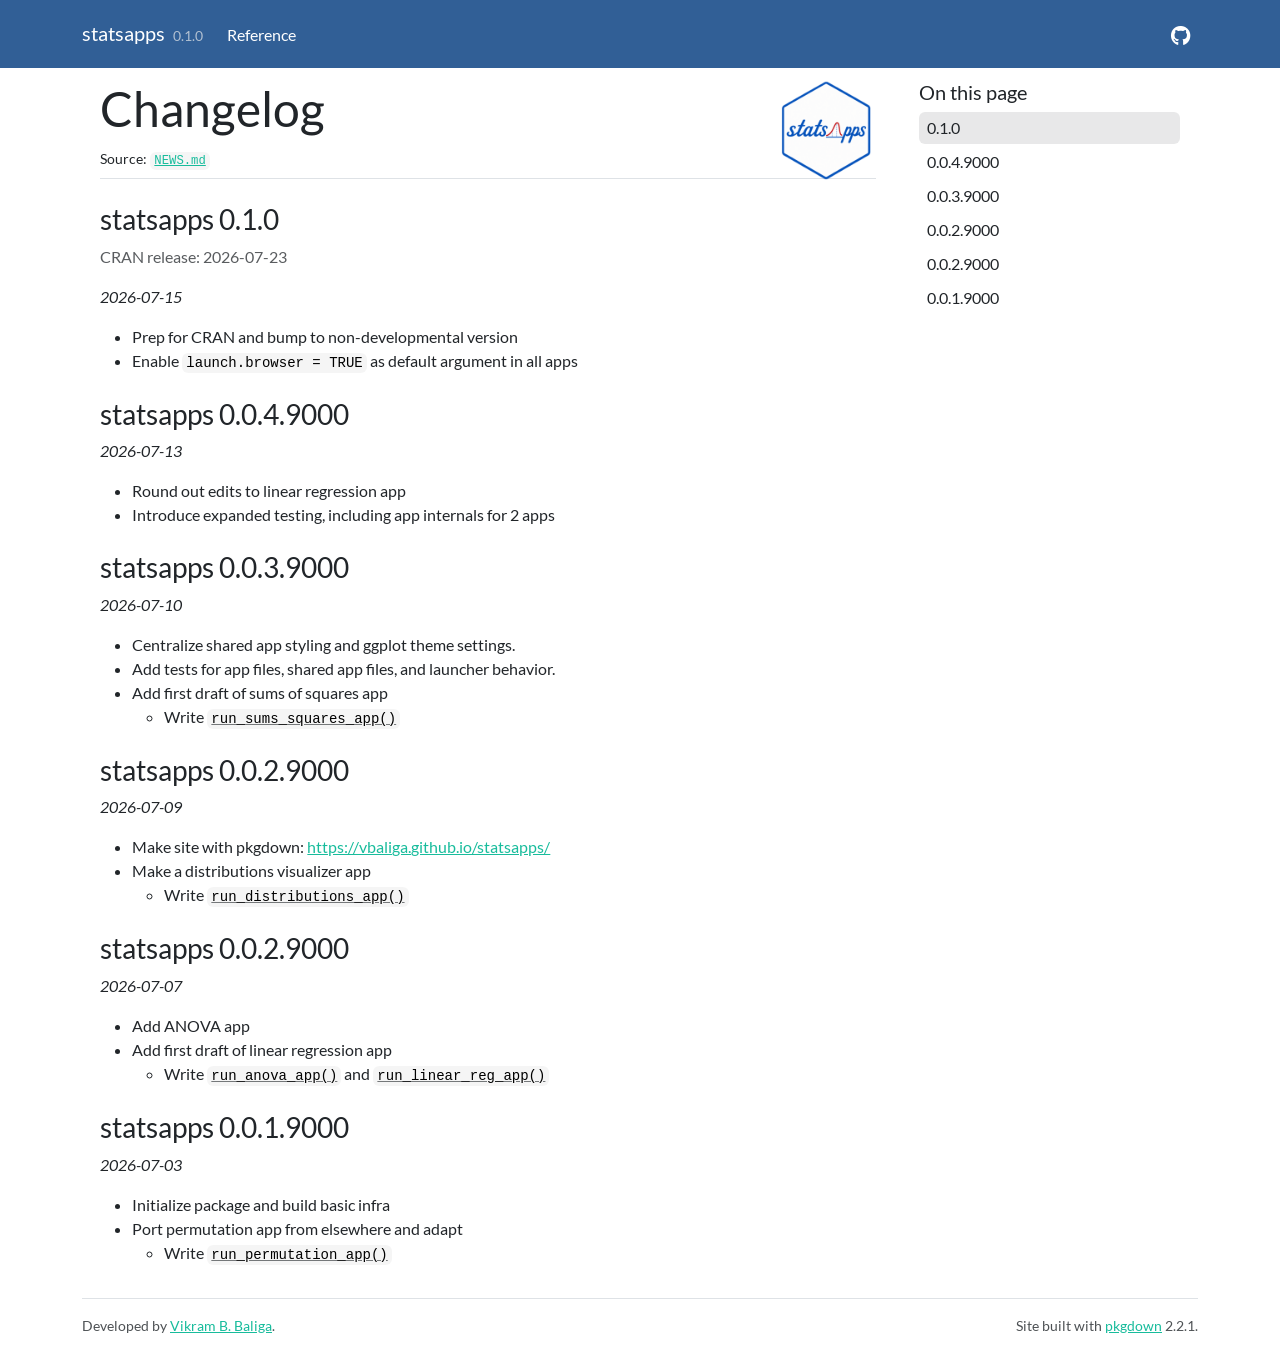
==== commit 83a6f408: "Deploying to gh-pages from @ vbaliga/statsapps@e6eb7cb18a5a76981f926fb1b6a143b0bff0b194 🚀" ====
--- a/news/index.html
+++ b/news/index.html
@@ -1,5 +1,5 @@
 <!DOCTYPE html>
-<!-- Generated by pkgdown: do not edit by hand --><html lang="en"><head><meta http-equiv="Content-Type" content="text/html; charset=UTF-8"><meta charset="utf-8"><meta http-equiv="X-UA-Compatible" content="IE=edge"><meta name="viewport" content="width=device-width, initial-scale=1, shrink-to-fit=no"><title>Changelog • statsapps</title><script src="../deps/jquery-3.6.0/jquery-3.6.0.min.js"></script><meta name="viewport" content="width=device-width, initial-scale=1, shrink-to-fit=no"><link href="../deps/bootstrap-5.3.8/bootstrap.min.css" rel="stylesheet"><script src="../deps/bootstrap-5.3.8/bootstrap.bundle.min.js"></script><link href="../deps/font-awesome-6.5.2/css/all.min.css" rel="stylesheet"><link href="../deps/font-awesome-6.5.2/css/v4-shims.min.css" rel="stylesheet"><script src="../deps/headroom-0.11.0/headroom.min.js"></script><script src="../deps/headroom-0.11.0/jQuery.headroom.min.js"></script><script src="../deps/bootstrap-toc-1.0.1/bootstrap-toc.min.js"></script><script src="../deps/clipboard.js-2.0.11/clipboard.min.js"></script><script src="../deps/search-1.0.0/autocomplete.jquery.min.js"></script><script src="../deps/search-1.0.0/fuse.min.js"></script><script src="../deps/search-1.0.0/mark.min.js"></script><!-- pkgdown --><script src="../pkgdown.js"></script><meta property="og:title" content="Changelog"></head><body>
+<!-- Generated by pkgdown: do not edit by hand --><html lang="en"><head><meta http-equiv="Content-Type" content="text/html; charset=UTF-8"><meta charset="utf-8"><meta http-equiv="X-UA-Compatible" content="IE=edge"><meta name="viewport" content="width=device-width, initial-scale=1, shrink-to-fit=no"><title>Changelog • statsapps</title><!-- favicons --><link rel="icon" type="image/png" sizes="96x96" href="../favicon-96x96.png"><link rel="icon" type="”image/svg+xml”" href="../favicon.svg"><link rel="apple-touch-icon" sizes="180x180" href="../apple-touch-icon.png"><link rel="icon" sizes="any" href="../favicon.ico"><link rel="manifest" href="../site.webmanifest"><script src="../deps/jquery-3.6.0/jquery-3.6.0.min.js"></script><meta name="viewport" content="width=device-width, initial-scale=1, shrink-to-fit=no"><link href="../deps/bootstrap-5.3.8/bootstrap.min.css" rel="stylesheet"><script src="../deps/bootstrap-5.3.8/bootstrap.bundle.min.js"></script><link href="../deps/font-awesome-6.5.2/css/all.min.css" rel="stylesheet"><link href="../deps/font-awesome-6.5.2/css/v4-shims.min.css" rel="stylesheet"><script src="../deps/headroom-0.11.0/headroom.min.js"></script><script src="../deps/headroom-0.11.0/jQuery.headroom.min.js"></script><script src="../deps/bootstrap-toc-1.0.1/bootstrap-toc.min.js"></script><script src="../deps/clipboard.js-2.0.11/clipboard.min.js"></script><script src="../deps/search-1.0.0/autocomplete.jquery.min.js"></script><script src="../deps/search-1.0.0/fuse.min.js"></script><script src="../deps/search-1.0.0/mark.min.js"></script><!-- pkgdown --><script src="../pkgdown.js"></script><meta property="og:title" content="Changelog"><meta property="og:image" content="https://vbaliga.github.io/statsapps/logo.png"></head><body>
     <a href="#main" class="visually-hidden-focusable">Skip to contents</a>
 
 
@@ -24,12 +24,62 @@
 </nav><div class="container template-news">
 <div class="row">
   <main id="main" class="col-md-9"><div class="page-header">
-
-      <h1>Changelog</h1>
+      <img src="../logo.png" class="logo" alt=""><h1>Changelog</h1>
       <small>Source: <a href="https://github.com/vbaliga/statsapps/blob/master/NEWS.md" class="external-link"><code>NEWS.md</code></a></small>
     </div>
 
-  </main></div>
+    <div class="section level2">
+<h2 class="pkg-version" data-toc-text="0.1.0" id="statsapps-010">statsapps 0.1.0<a class="anchor" aria-label="anchor" href="#statsapps-010"></a></h2><p class="text-muted">CRAN release: 2026-07-23</p>
+<p><em>2026-07-15</em></p>
+<ul><li>Prep for CRAN and bump to non-developmental version</li>
+<li>Enable <code>launch.browser = TRUE</code> as default argument in all apps</li>
+</ul></div>
+    <div class="section level2">
+<h2 class="pkg-version" data-toc-text="0.0.4.9000" id="statsapps-0049000">statsapps 0.0.4.9000<a class="anchor" aria-label="anchor" href="#statsapps-0049000"></a></h2>
+<p><em>2026-07-13</em></p>
+<ul><li>Round out edits to linear regression app</li>
+<li>Introduce expanded testing, including app internals for 2 apps</li>
+</ul></div>
+    <div class="section level2">
+<h2 class="pkg-version" data-toc-text="0.0.3.9000" id="statsapps-0039000">statsapps 0.0.3.9000<a class="anchor" aria-label="anchor" href="#statsapps-0039000"></a></h2>
+<p><em>2026-07-10</em></p>
+<ul><li>Centralize shared app styling and ggplot theme settings.</li>
+<li>Add tests for app files, shared app files, and launcher behavior.</li>
+<li>Add first draft of sums of squares app
+<ul><li>Write <code><a href="../reference/run_sums_squares_app.html">run_sums_squares_app()</a></code>
+</li>
+</ul></li>
+</ul></div>
+    <div class="section level2">
+<h2 class="pkg-version" data-toc-text="0.0.2.9000" id="statsapps-0029000">statsapps 0.0.2.9000<a class="anchor" aria-label="anchor" href="#statsapps-0029000"></a></h2>
+<p><em>2026-07-09</em></p>
+<ul><li>Make site with pkgdown: <a href="https://vbaliga.github.io/statsapps/" class="uri">https://vbaliga.github.io/statsapps/</a>
+</li>
+<li>Make a distributions visualizer app
+<ul><li>Write <code><a href="../reference/run_distributions_app.html">run_distributions_app()</a></code>
+</li>
+</ul></li>
+</ul></div>
+    <div class="section level2">
+<h2 class="pkg-version" data-toc-text="0.0.2.9000" id="statsapps-0029000-1">statsapps 0.0.2.9000<a class="anchor" aria-label="anchor" href="#statsapps-0029000-1"></a></h2>
+<p><em>2026-07-07</em></p>
+<ul><li>Add ANOVA app</li>
+<li>Add first draft of linear regression app
+<ul><li>Write <code><a href="../reference/run_anova_app.html">run_anova_app()</a></code> and <code><a href="../reference/run_linear_reg_app.html">run_linear_reg_app()</a></code>
+</li>
+</ul></li>
+</ul></div>
+    <div class="section level2">
+<h2 class="pkg-version" data-toc-text="0.0.1.9000" id="statsapps-0019000">statsapps 0.0.1.9000<a class="anchor" aria-label="anchor" href="#statsapps-0019000"></a></h2>
+<p><em>2026-07-03</em></p>
+<ul><li>Initialize package and build basic infra</li>
+<li>Port permutation app from elsewhere and adapt
+<ul><li>Write <code><a href="../reference/run_permutation_app.html">run_permutation_app()</a></code>
+</li>
+</ul></li>
+</ul></div>
+  </main><aside class="col-md-3"><nav id="toc" aria-label="Table of contents"><h2>On this page</h2>
+    </nav></aside></div>
 
 
     <footer><div class="pkgdown-footer-left">
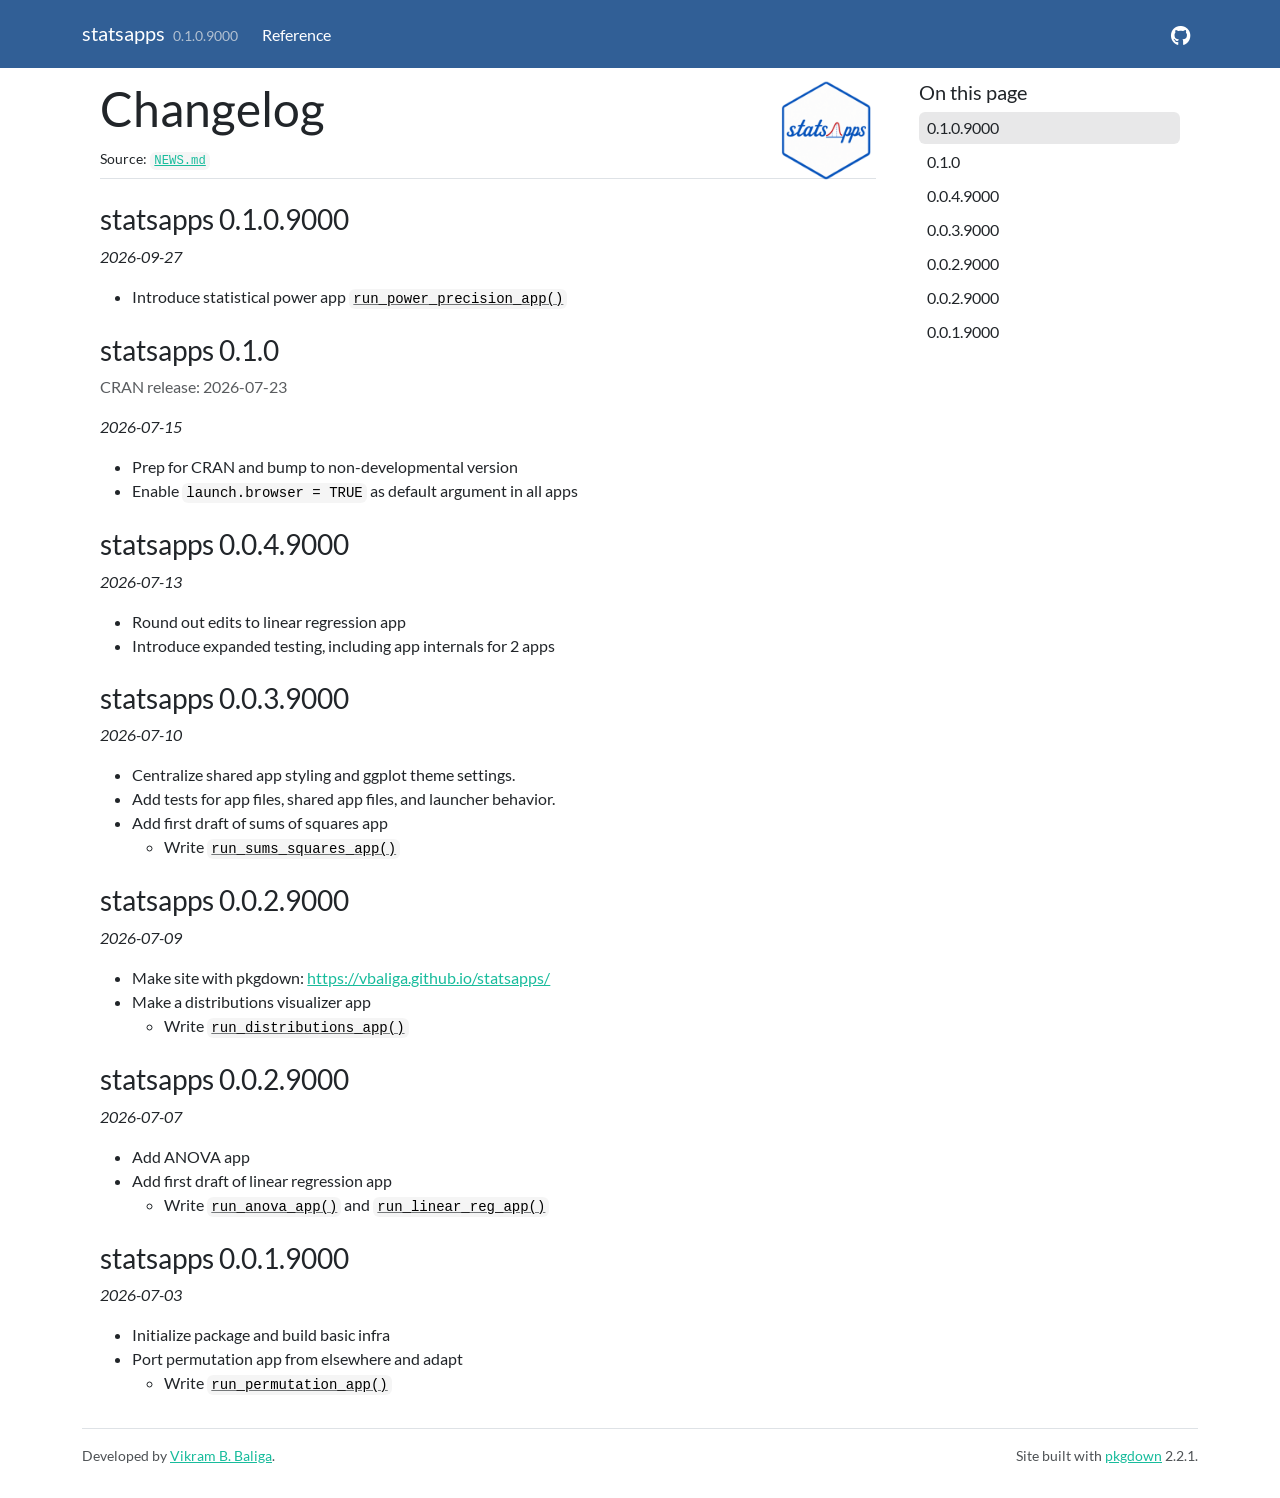
==== commit ef62c5f5: "Deploying to gh-pages from @ vbaliga/statsapps@b04c10f9f2659f02b943e2cd0a8cb79280872457 🚀" ====
--- a/news/index.html
+++ b/news/index.html
@@ -7,7 +7,7 @@
 
     <a class="navbar-brand me-2" href="../index.html">statsapps</a>
 
-    <small class="nav-text text-muted me-auto" data-bs-toggle="tooltip" data-bs-placement="bottom" title="">0.1.0</small>
+    <small class="nav-text text-muted me-auto" data-bs-toggle="tooltip" data-bs-placement="bottom" title="">0.1.0.9000</small>
 
 
     <button class="navbar-toggler" type="button" data-bs-toggle="collapse" data-bs-target="#navbar" aria-controls="navbar" aria-expanded="false" aria-label="Toggle navigation">
@@ -28,6 +28,12 @@
       <small>Source: <a href="https://github.com/vbaliga/statsapps/blob/master/NEWS.md" class="external-link"><code>NEWS.md</code></a></small>
     </div>
 
+    <div class="section level2">
+<h2 class="pkg-version" data-toc-text="0.1.0.9000" id="statsapps-0109000">statsapps 0.1.0.9000<a class="anchor" aria-label="anchor" href="#statsapps-0109000"></a></h2>
+<p><em>2026-09-27</em></p>
+<ul><li>Introduce statistical power app <code><a href="../reference/run_power_precision_app.html">run_power_precision_app()</a></code>
+</li>
+</ul></div>
     <div class="section level2">
 <h2 class="pkg-version" data-toc-text="0.1.0" id="statsapps-010">statsapps 0.1.0<a class="anchor" aria-label="anchor" href="#statsapps-010"></a></h2><p class="text-muted">CRAN release: 2026-07-23</p>
 <p><em>2026-07-15</em></p>
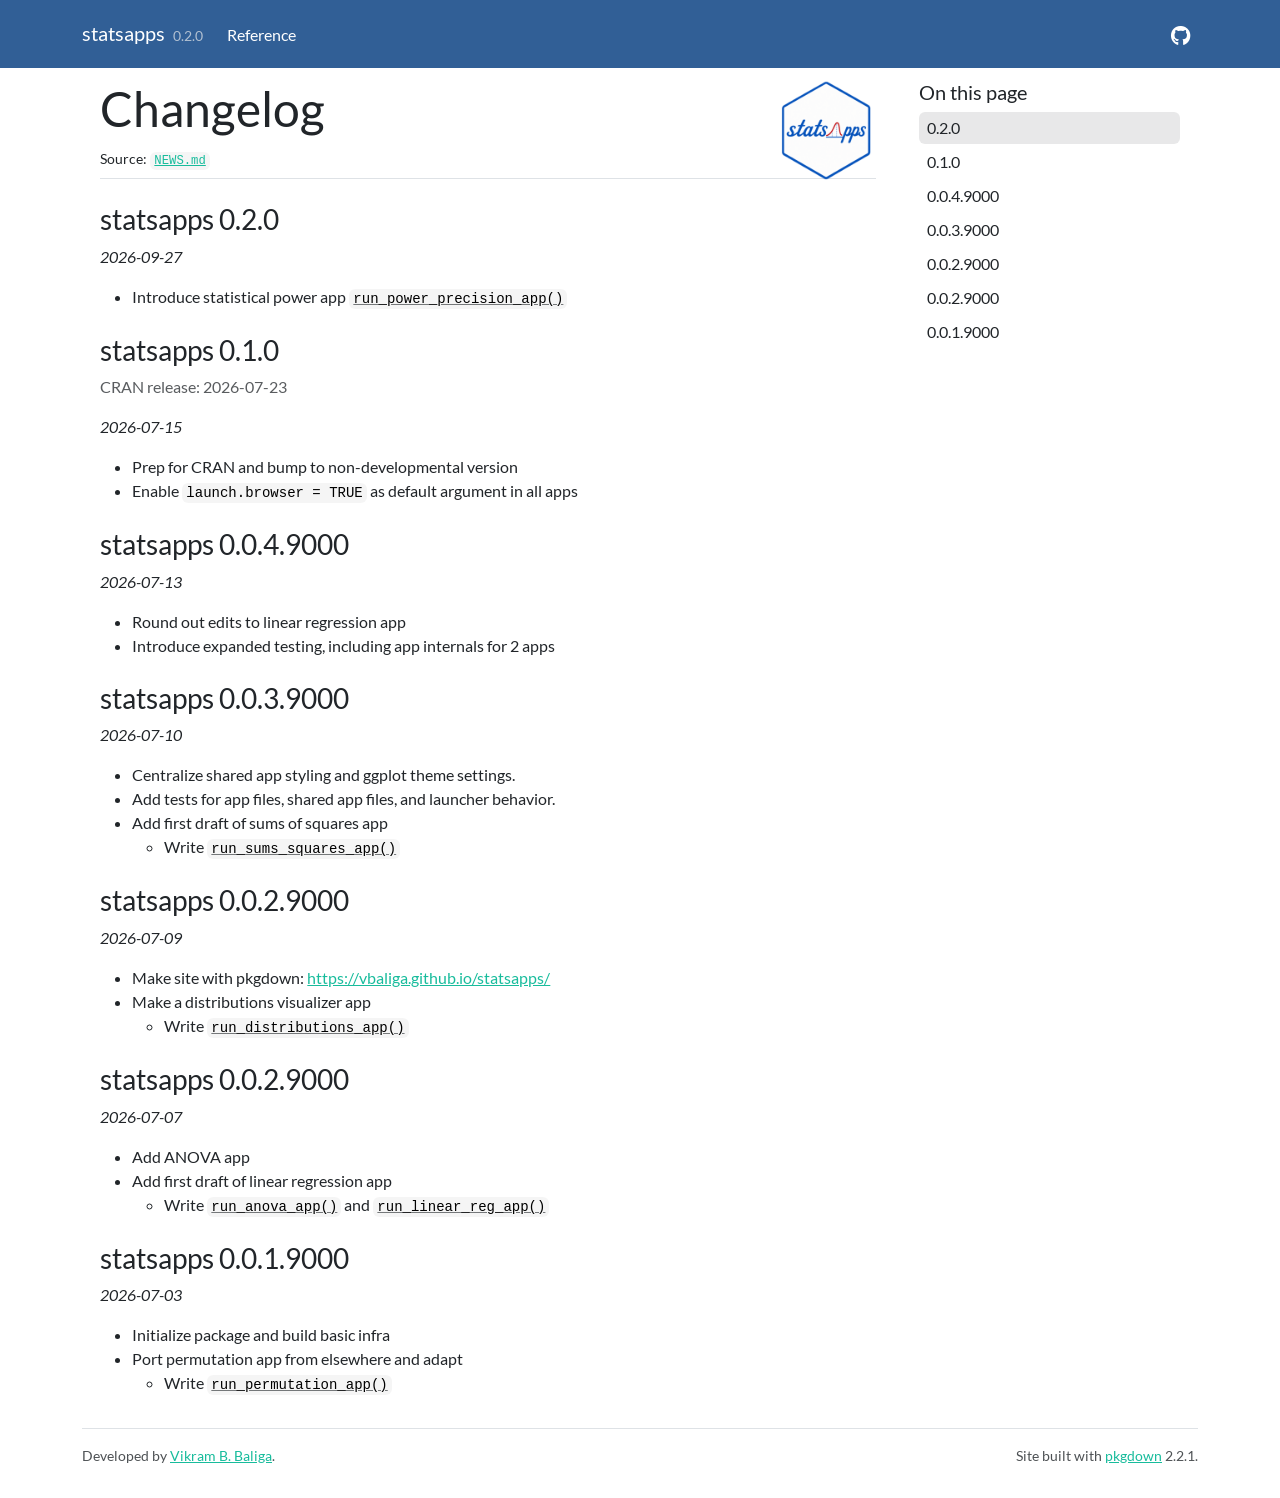
==== commit 1434cc64: "Deploying to gh-pages from @ vbaliga/statsapps@5d330206372196b527456f47fc15fc40e996dca3 🚀" ====
--- a/news/index.html
+++ b/news/index.html
@@ -7,7 +7,7 @@
 
     <a class="navbar-brand me-2" href="../index.html">statsapps</a>
 
-    <small class="nav-text text-muted me-auto" data-bs-toggle="tooltip" data-bs-placement="bottom" title="">0.1.0.9000</small>
+    <small class="nav-text text-muted me-auto" data-bs-toggle="tooltip" data-bs-placement="bottom" title="">0.2.0</small>
 
 
     <button class="navbar-toggler" type="button" data-bs-toggle="collapse" data-bs-target="#navbar" aria-controls="navbar" aria-expanded="false" aria-label="Toggle navigation">
@@ -29,7 +29,7 @@
     </div>
 
     <div class="section level2">
-<h2 class="pkg-version" data-toc-text="0.1.0.9000" id="statsapps-0109000">statsapps 0.1.0.9000<a class="anchor" aria-label="anchor" href="#statsapps-0109000"></a></h2>
+<h2 class="pkg-version" data-toc-text="0.2.0" id="statsapps-020">statsapps 0.2.0<a class="anchor" aria-label="anchor" href="#statsapps-020"></a></h2>
 <p><em>2026-09-27</em></p>
 <ul><li>Introduce statistical power app <code><a href="../reference/run_power_precision_app.html">run_power_precision_app()</a></code>
 </li>
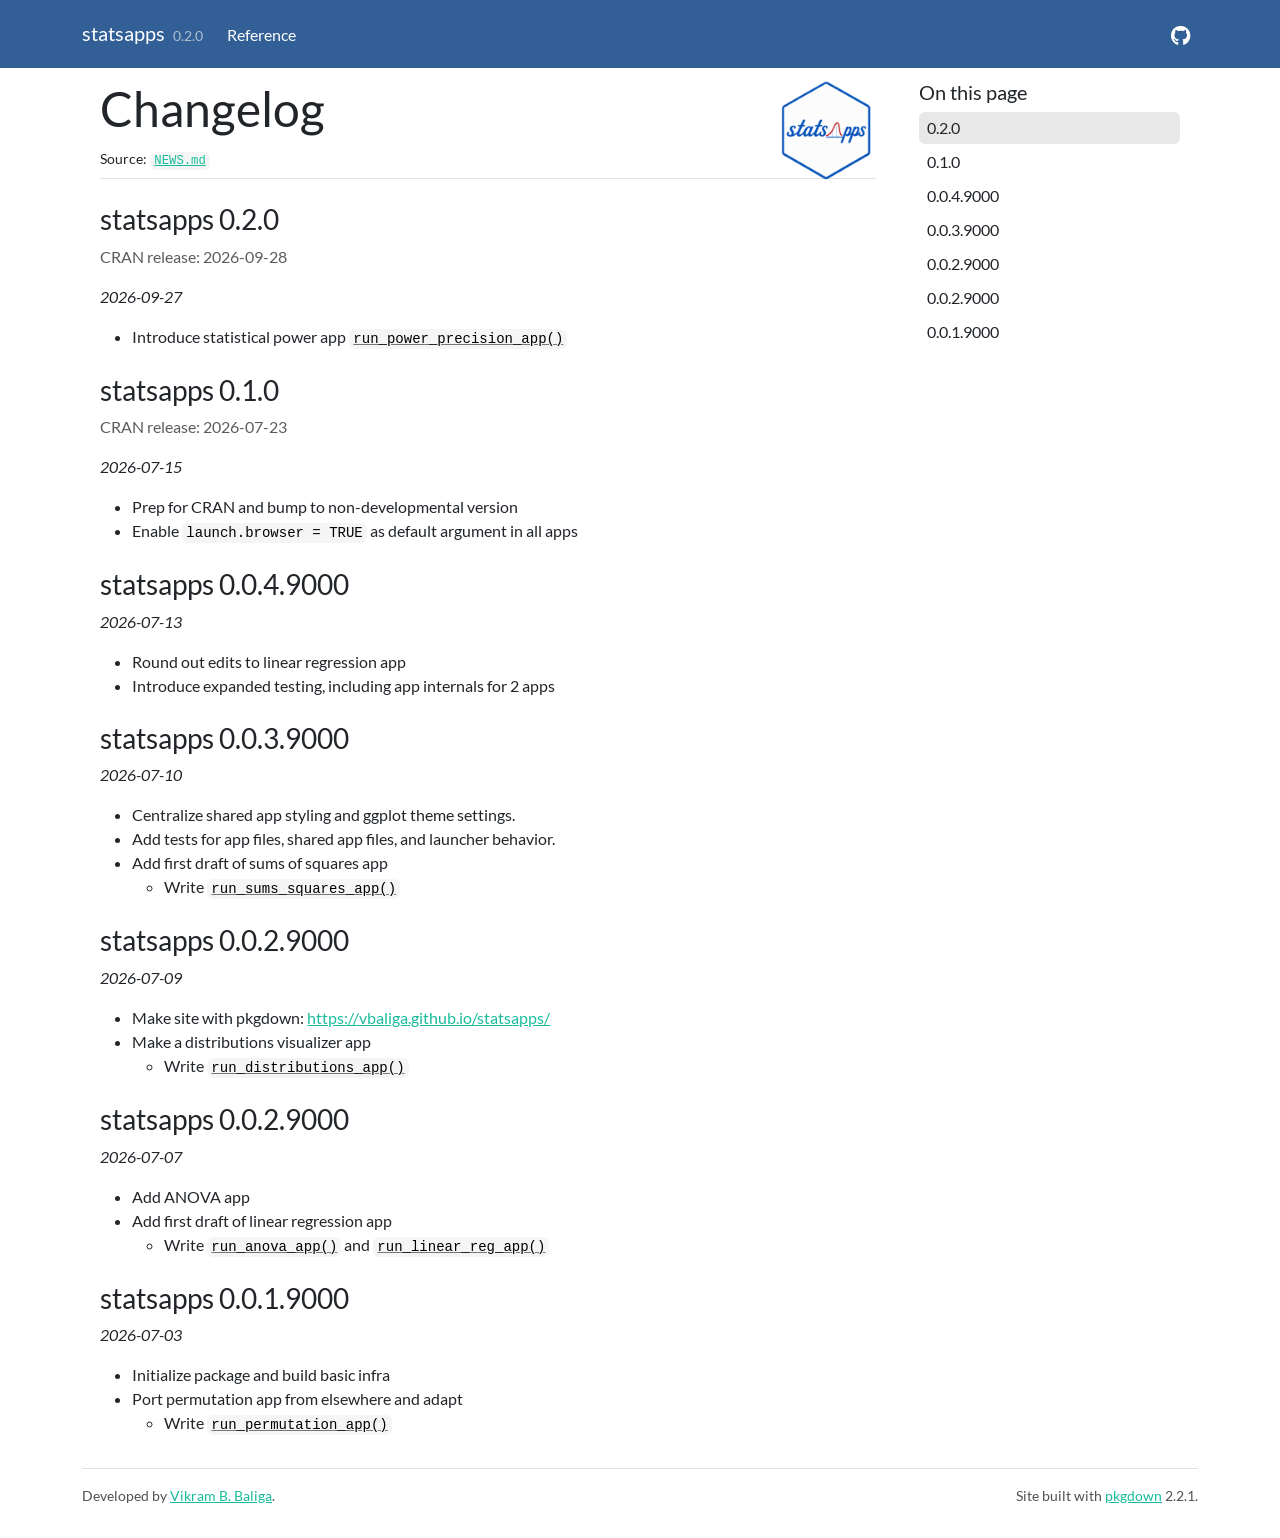
==== commit eb01b37e: "Deploying to gh-pages from @ vbaliga/statsapps@2775221ea2413448fd1d65bf927eb1eb3b517bda 🚀" ====
--- a/news/index.html
+++ b/news/index.html
@@ -29,7 +29,7 @@
     </div>
 
     <div class="section level2">
-<h2 class="pkg-version" data-toc-text="0.2.0" id="statsapps-020">statsapps 0.2.0<a class="anchor" aria-label="anchor" href="#statsapps-020"></a></h2>
+<h2 class="pkg-version" data-toc-text="0.2.0" id="statsapps-020">statsapps 0.2.0<a class="anchor" aria-label="anchor" href="#statsapps-020"></a></h2><p class="text-muted">CRAN release: 2026-09-28</p>
 <p><em>2026-09-27</em></p>
 <ul><li>Introduce statistical power app <code><a href="../reference/run_power_precision_app.html">run_power_precision_app()</a></code>
 </li>
